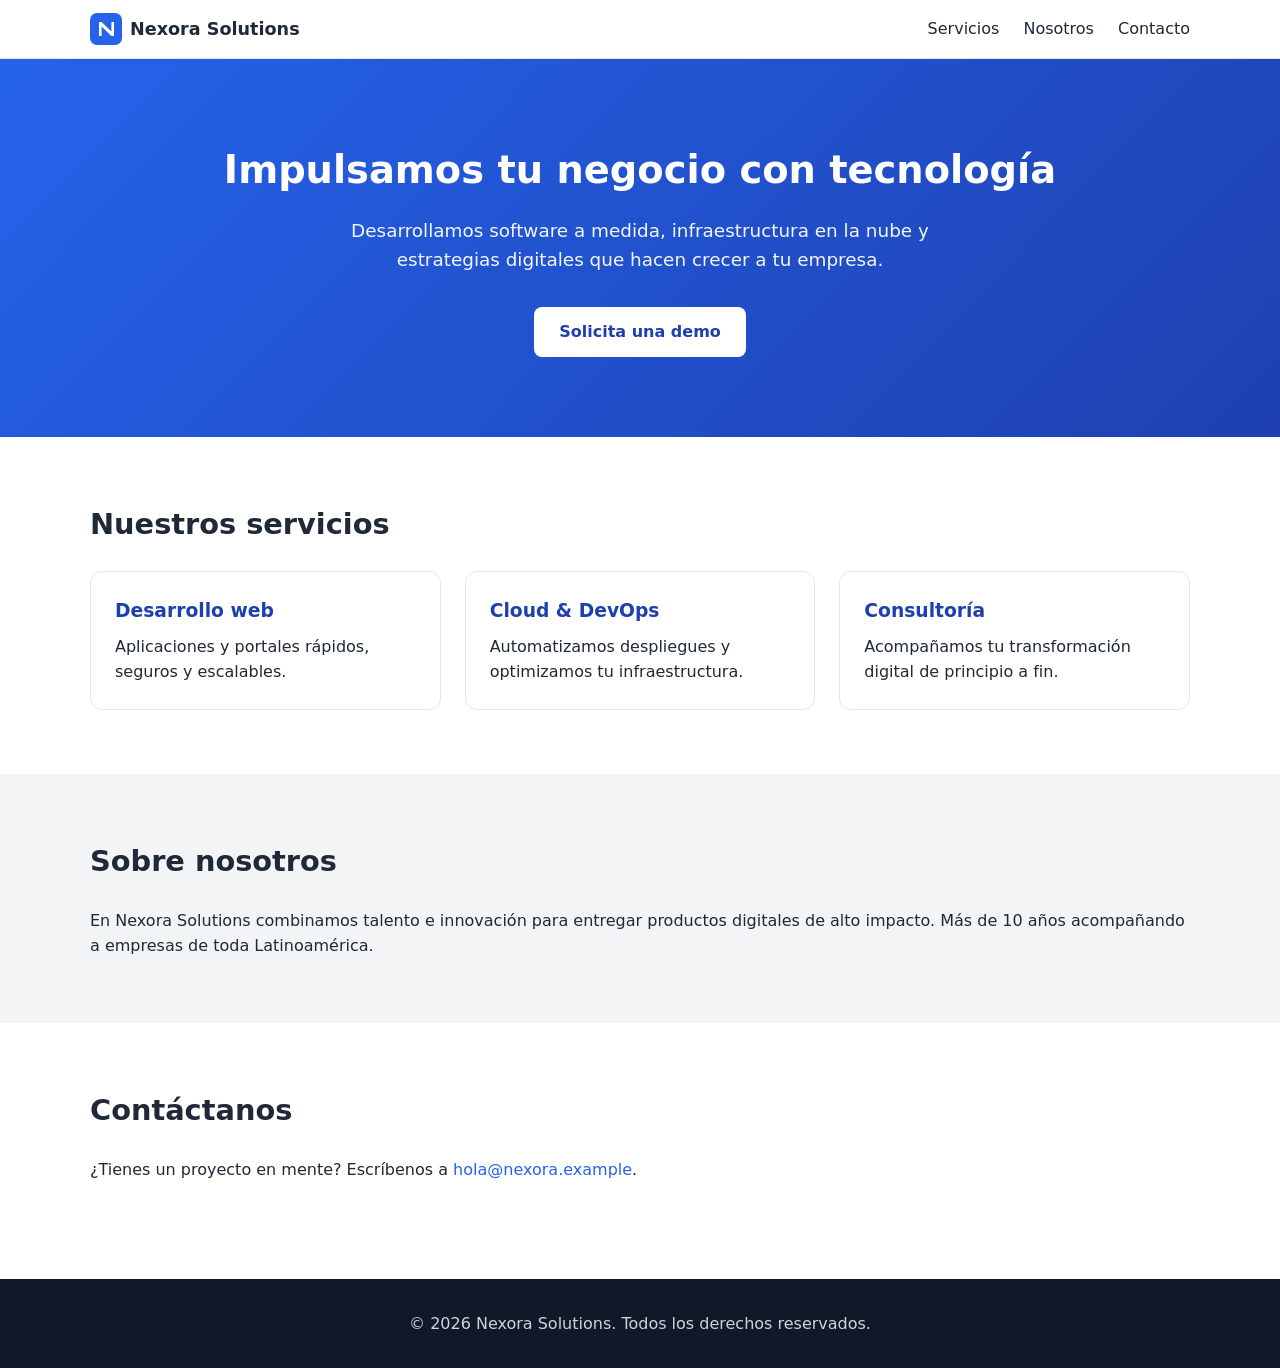
==== index.html @ 6a1cbc82 "chore: initial commit" ====
<!DOCTYPE html>
<html lang="es">
<head>
  <meta charset="UTF-8" />
  <meta name="viewport" content="width=device-width, initial-scale=1.0" />
  <title>Nexora Solutions — Soluciones digitales para tu empresa</title>
  <link rel="stylesheet" href="css/styles.css" />
</head>
<body>
  <!-- ====== Header / Navegación ====== -->
  <header class="site-header">
    <div class="container header-inner">
      <a class="brand" href="index.html">
        <img src="assets/logo.svg" alt="Logo de Nexora Solutions" width="32" height="32" />
        <span>Nexora Solutions</span>
      </a>

      <button class="nav-toggle" id="navToggle" aria-label="Abrir menú" aria-expanded="false">
        <span></span><span></span><span></span>
      </button>

      <nav class="nav" id="nav">
        <a href="#servicios">Servicios</a>
        <a href="#nosotros">Nosotros</a>
        <a href="#contacto">Contacto</a>
      </nav>
    </div>
  </header>

  <main>
    <!-- ====== Hero ====== -->
    <section class="hero">
      <div class="container hero-inner">
        <h1>Impulsamos tu negocio con tecnología</h1>
        <p>Desarrollamos software a medida, infraestructura en la nube y estrategias
           digitales que hacen crecer a tu empresa.</p>
        <a class="btn btn-primary" href="#contacto">Solicita una demo</a>
      </div>
    </section>

    <!-- ====== Servicios ====== -->
    <section id="servicios" class="section">
      <div class="container">
        <h2>Nuestros servicios</h2>
        <div class="cards">
          <article class="card">
            <h3>Desarrollo web</h3>
            <p>Aplicaciones y portales rápidos, seguros y escalables.</p>
          </article>
          <article class="card">
            <h3>Cloud &amp; DevOps</h3>
            <p>Automatizamos despliegues y optimizamos tu infraestructura.</p>
          </article>
          <article class="card">
            <h3>Consultoría</h3>
            <p>Acompañamos tu transformación digital de principio a fin.</p>
          </article>
        </div>
      </div>
    </section>

    <!-- ====== Nosotros ====== -->
    <section id="nosotros" class="section section-alt">
      <div class="container">
        <h2>Sobre nosotros</h2>
        <p>En Nexora Solutions combinamos talento e innovación para entregar
           productos digitales de alto impacto. Más de 10 años acompañando a
           empresas de toda Latinoamérica.</p>
      </div>
    </section>

    <!-- ====== Contacto ====== -->
    <section id="contacto" class="section">
      <div class="container">
        <h2>Contáctanos</h2>
        <p>¿Tienes un proyecto en mente? Escríbenos a
           <a href="mailto:hola@nexora.example">hola@nexora.example</a>.</p>
      </div>
    </section>
  </main>

  <!-- ====== Footer ====== -->
  <footer class="site-footer">
    <div class="container">
      <p>&copy; <span id="year"></span> Nexora Solutions. Todos los derechos reservados.</p>
    </div>
  </footer>

  <script src="js/main.js"></script>
</body>
</html>
---- css/styles.css ----
/* ====== Base ====== */
* { box-sizing: border-box; margin: 0; padding: 0; }

:root {
  --brand: #2563eb;
  --brand-dark: #1e40af;
  --text: #1f2937;
  --muted: #6b7280;
  --bg-alt: #f3f4f6;
  --border: #e5e7eb;
}

body {
  font-family: system-ui, -apple-system, "Segoe UI", Roboto, sans-serif;
  color: var(--text);
  line-height: 1.6;
}

.container {
  width: min(1100px, 92%);
  margin: 0 auto;
}

a { color: var(--brand); text-decoration: none; }
a:hover { text-decoration: underline; }

/* ====== Header ====== */
.site-header {
  position: sticky;
  top: 0;
  background: #fff;
  border-bottom: 1px solid var(--border);
  z-index: 10;
}

.header-inner {
  display: flex;
  align-items: center;
  justify-content: space-between;
  padding: 0.8rem 0;
}

.brand {
  display: flex;
  align-items: center;
  gap: 0.5rem;
  font-weight: 700;
  font-size: 1.1rem;
  color: var(--text);
}
.brand:hover { text-decoration: none; }

.nav { display: flex; gap: 1.5rem; }
.nav a { color: var(--text); font-weight: 500; }

.nav-toggle {
  display: none;
  flex-direction: column;
  gap: 5px;
  background: none;
  border: 0;
  cursor: pointer;
}
.nav-toggle span {
  width: 26px;
  height: 3px;
  background: var(--text);
  border-radius: 2px;
}

/* ====== Hero ====== */
.hero {
  background: linear-gradient(135deg, var(--brand), var(--brand-dark));
  color: #fff;
  padding: 5rem 0;
  text-align: center;
}
.hero h1 { font-size: 2.4rem; margin-bottom: 1rem; }
.hero p { font-size: 1.15rem; max-width: 640px; margin: 0 auto 2rem; opacity: 0.95; }

/* ====== Botones ====== */
.btn {
  display: inline-block;
  padding: 0.75rem 1.6rem;
  border-radius: 8px;
  font-weight: 600;
  cursor: pointer;
  border: 0;
}
.btn-primary { background: #fff; color: var(--brand-dark); }
.btn-primary:hover { text-decoration: none; opacity: 0.92; }

/* ====== Secciones ====== */
.section { padding: 4rem 0; }
.section-alt { background: var(--bg-alt); }
.section h2 { font-size: 1.8rem; margin-bottom: 1.5rem; }

.cards {
  display: grid;
  grid-template-columns: repeat(3, 1fr);
  gap: 1.5rem;
}
.card {
  background: #fff;
  border: 1px solid var(--border);
  border-radius: 12px;
  padding: 1.5rem;
}
.card h3 { margin-bottom: 0.5rem; color: var(--brand-dark); }

/* ====== Footer ====== */
.site-footer {
  background: #111827;
  color: #cbd5e1;
  padding: 2rem 0;
  text-align: center;
  margin-top: 2rem;
}

/* ====== Responsive ====== */
@media (max-width: 720px) {
  .nav-toggle { display: flex; }
  .nav {
    display: none;
    position: absolute;
    top: 100%;
    right: 4%;
    flex-direction: column;
    background: #fff;
    border: 1px solid var(--border);
    border-radius: 10px;
    padding: 1rem 1.5rem;
  }
  .nav.open { display: flex; }
  .cards { grid-template-columns: 1fr; }
  .hero h1 { font-size: 1.8rem; }
}
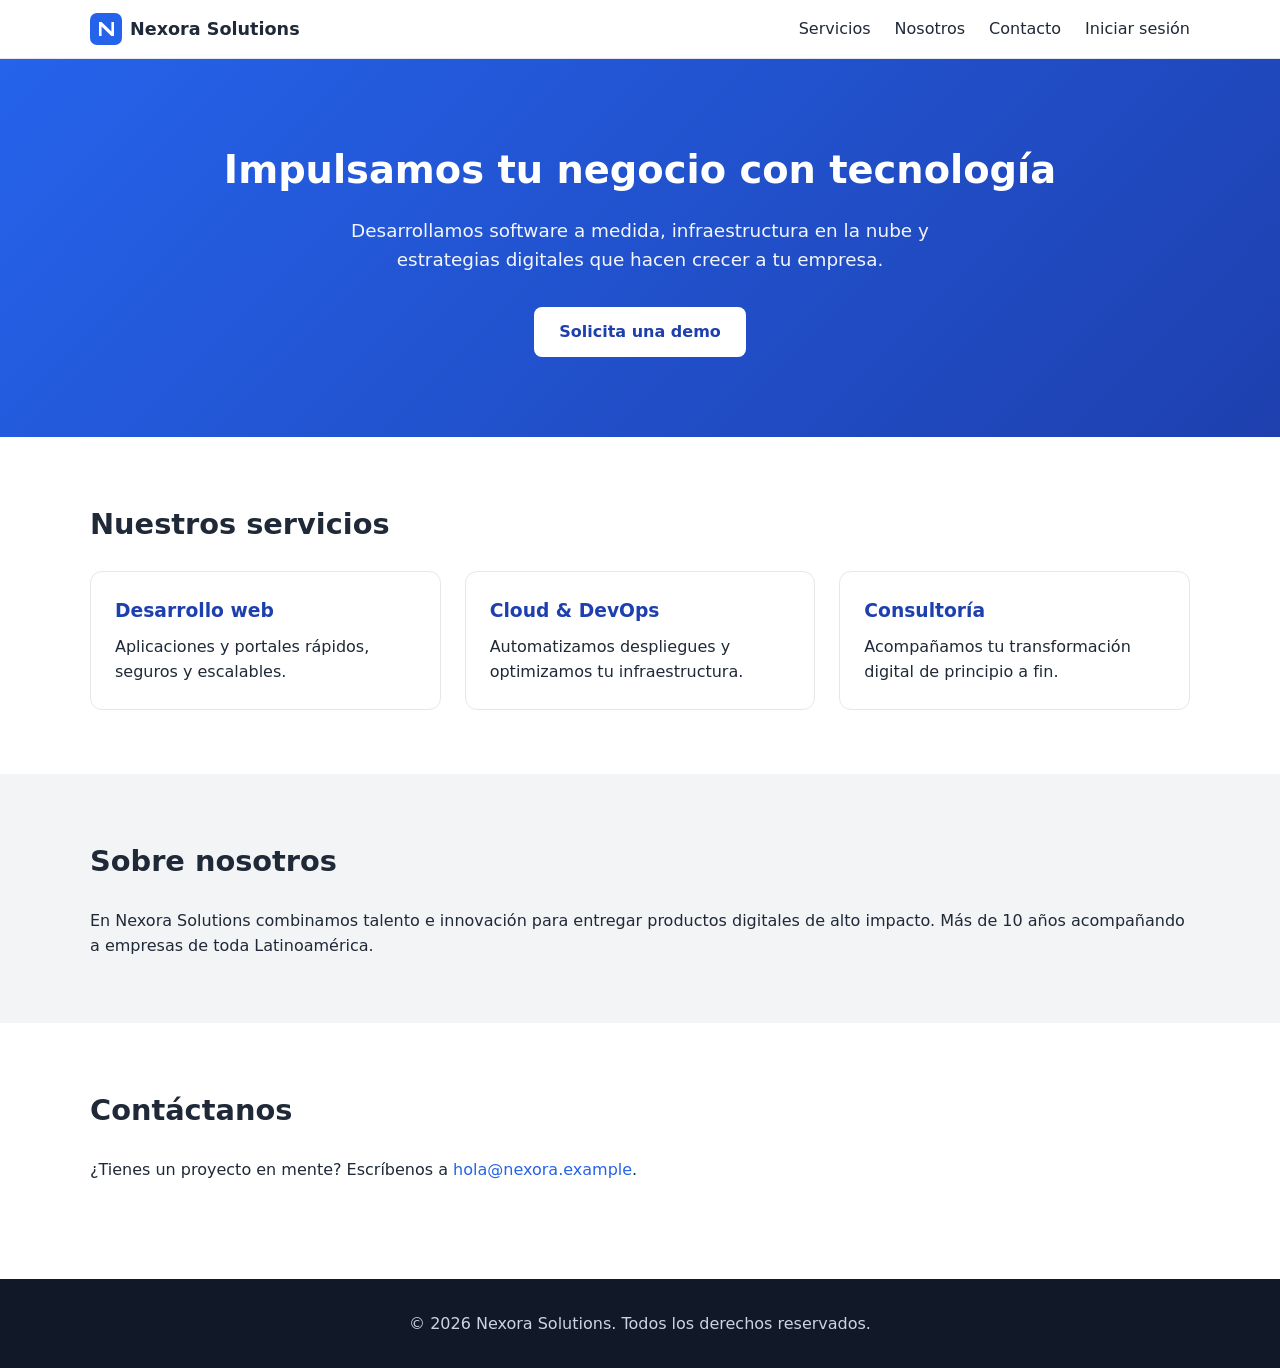
==== commit 3e755030: "feat(auth): formulario de inicio de sesión (UI) La UI llama a validarCredenciales(); la función la p" ====
--- a/index.html
+++ b/index.html
@@ -23,6 +23,8 @@
         <a href="#servicios">Servicios</a>
         <a href="#nosotros">Nosotros</a>
         <a href="#contacto">Contacto</a>
+        <!-- NUEVO (Dev1): acceso al módulo de inicio de sesión -->
+        <a class="nav-login" href="login.html">Iniciar sesión</a>
       </nav>
     </div>
   </header>
